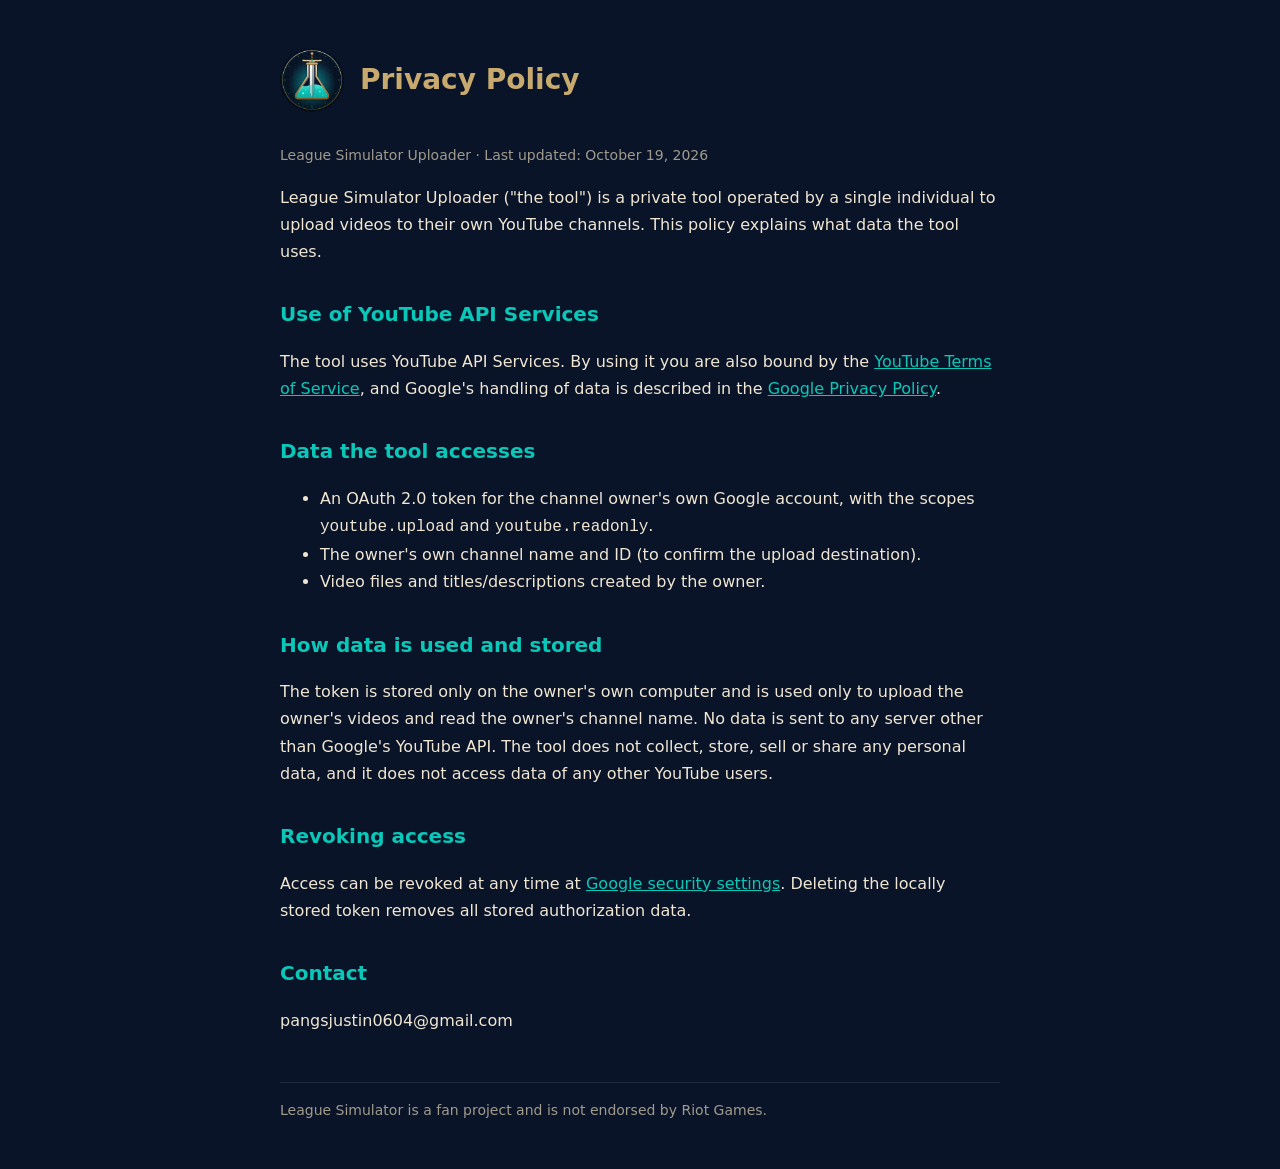
==== privacy.html @ 741a10b2 "League Simulator Uploader site and privacy policy Co-Authored-By: Claude Opus 5.5 <noreply@anthropic" ====
<!doctype html><html lang="en"><head><meta charset="utf-8"><meta name="viewport" content="width=device-width,initial-scale=1">
<title>Privacy Policy · League Simulator Uploader</title><link rel="stylesheet" href="style.css"></head><body><main>
<header><img src="logo.png" alt="League Simulator logo"><h1>Privacy Policy</h1></header>
<p class="muted">League Simulator Uploader · Last updated: October 19, 2026</p>
<p>League Simulator Uploader ("the tool") is a private tool operated by a single individual to upload videos to their own YouTube channels. This policy explains what data the tool uses.</p>
<h2>Use of YouTube API Services</h2>
<p>The tool uses YouTube API Services. By using it you are also bound by the <a href="https://www.youtube.com/t/terms">YouTube Terms of Service</a>, and Google's handling of data is described in the <a href="https://policies.google.com/privacy">Google Privacy Policy</a>.</p>
<h2>Data the tool accesses</h2>
<ul>
<li>An OAuth 2.0 token for the channel owner's own Google account, with the scopes <code>youtube.upload</code> and <code>youtube.readonly</code>.</li>
<li>The owner's own channel name and ID (to confirm the upload destination).</li>
<li>Video files and titles/descriptions created by the owner.</li>
</ul>
<h2>How data is used and stored</h2>
<p>The token is stored only on the owner's own computer and is used only to upload the owner's videos and read the owner's channel name. No data is sent to any server other than Google's YouTube API. The tool does not collect, store, sell or share any personal data, and it does not access data of any other YouTube users.</p>
<h2>Revoking access</h2>
<p>Access can be revoked at any time at <a href="https://myaccount.google.com/permissions">Google security settings</a>. Deleting the locally stored token removes all stored authorization data.</p>
<h2>Contact</h2>
<p>pangsjustin0604@gmail.com</p>
<footer class="muted">League Simulator is a fan project and is not endorsed by Riot Games.</footer>
</main></body></html>
---- style.css ----
:root{--bg:#0a1428;--fg:#f0e6d2;--muted:#a09b8c;--gold:#c8aa6e;--teal:#0ac8b9}
*{box-sizing:border-box}body{margin:0;background:var(--bg);color:var(--fg);font:16px/1.7 system-ui,-apple-system,Segoe UI,Roboto,sans-serif}
main{max-width:760px;margin:0 auto;padding:48px 20px}
header{display:flex;align-items:center;gap:16px;margin-bottom:32px}header img{width:64px;height:64px;border-radius:50%}
h1{color:var(--gold);margin:0;font-size:28px}h2{color:var(--teal);font-size:20px;margin-top:32px}
a{color:var(--teal)}p,li{color:var(--fg)}.muted{color:var(--muted);font-size:14px}footer{margin-top:48px;border-top:1px solid #1e2d3d;padding-top:16px}
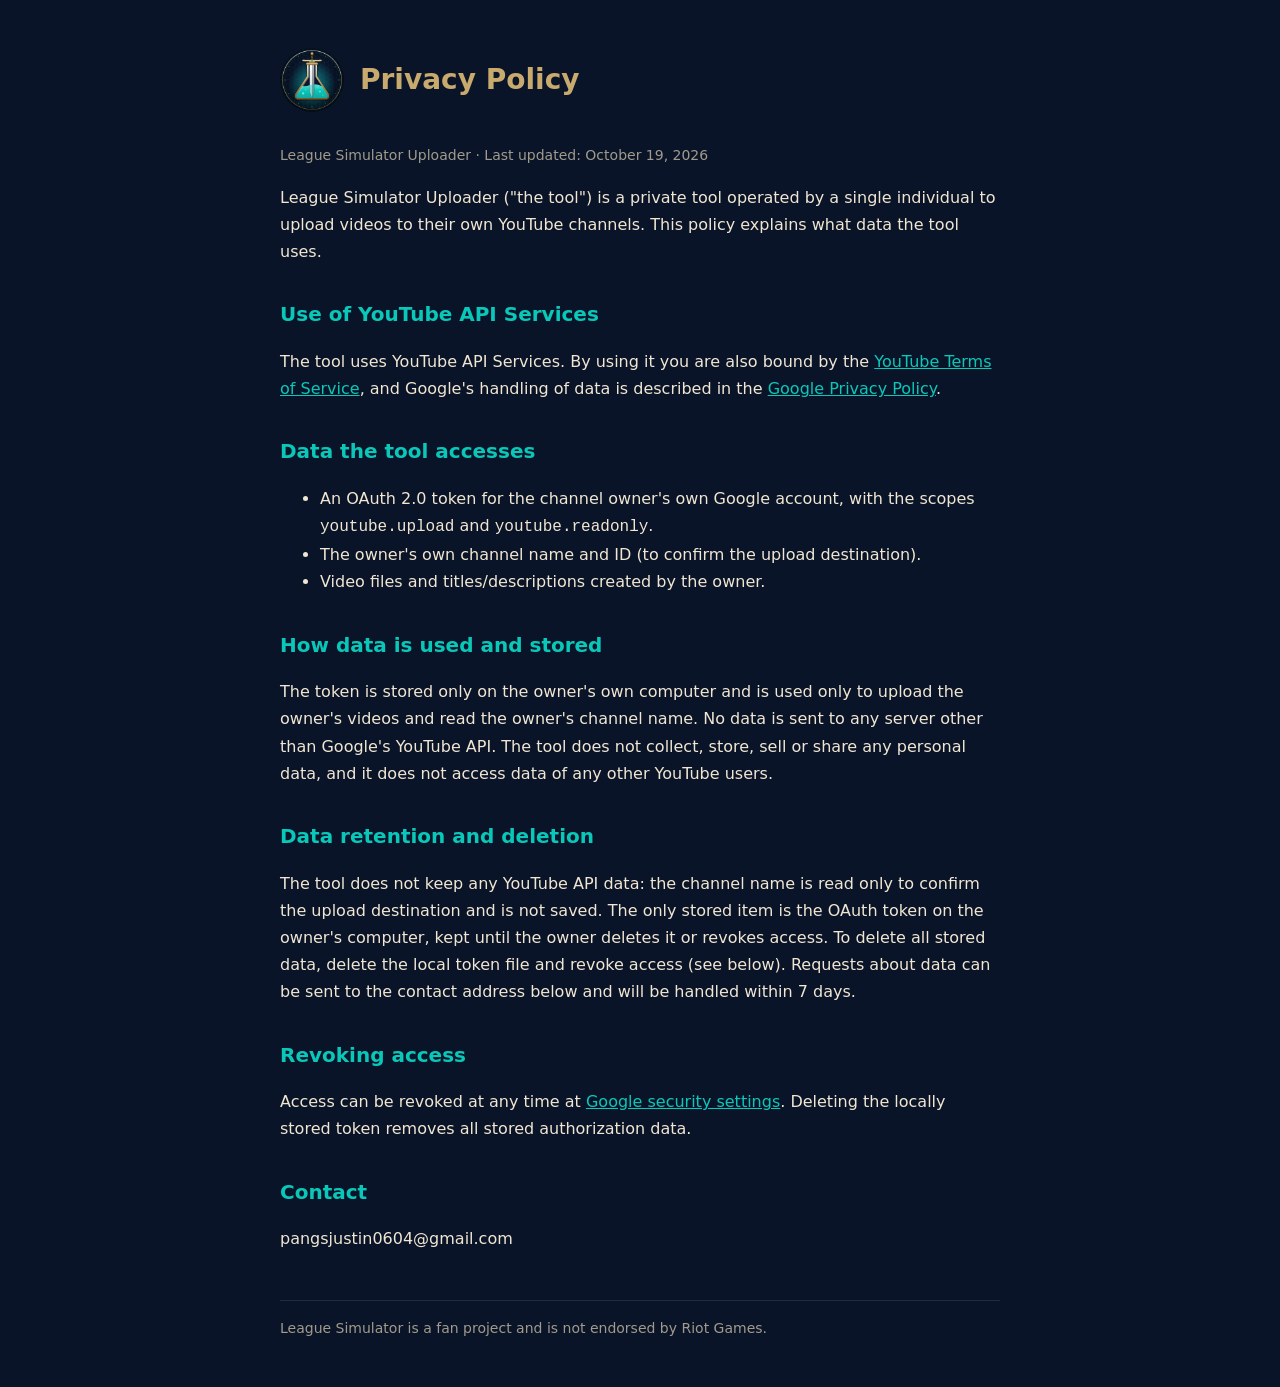
==== commit 62efb434: "Add terms page, data deletion section and YouTube API notice Co-Authored-By: Claude Opus 5.5 <norepl" ====
--- a/privacy.html
+++ b/privacy.html
@@ -13,6 +13,8 @@
 </ul>
 <h2>How data is used and stored</h2>
 <p>The token is stored only on the owner's own computer and is used only to upload the owner's videos and read the owner's channel name. No data is sent to any server other than Google's YouTube API. The tool does not collect, store, sell or share any personal data, and it does not access data of any other YouTube users.</p>
+<h2>Data retention and deletion</h2>
+<p>The tool does not keep any YouTube API data: the channel name is read only to confirm the upload destination and is not saved. The only stored item is the OAuth token on the owner's computer, kept until the owner deletes it or revokes access. To delete all stored data, delete the local token file and revoke access (see below). Requests about data can be sent to the contact address below and will be handled within 7 days.</p>
 <h2>Revoking access</h2>
 <p>Access can be revoked at any time at <a href="https://myaccount.google.com/permissions">Google security settings</a>. Deleting the locally stored token removes all stored authorization data.</p>
 <h2>Contact</h2>
